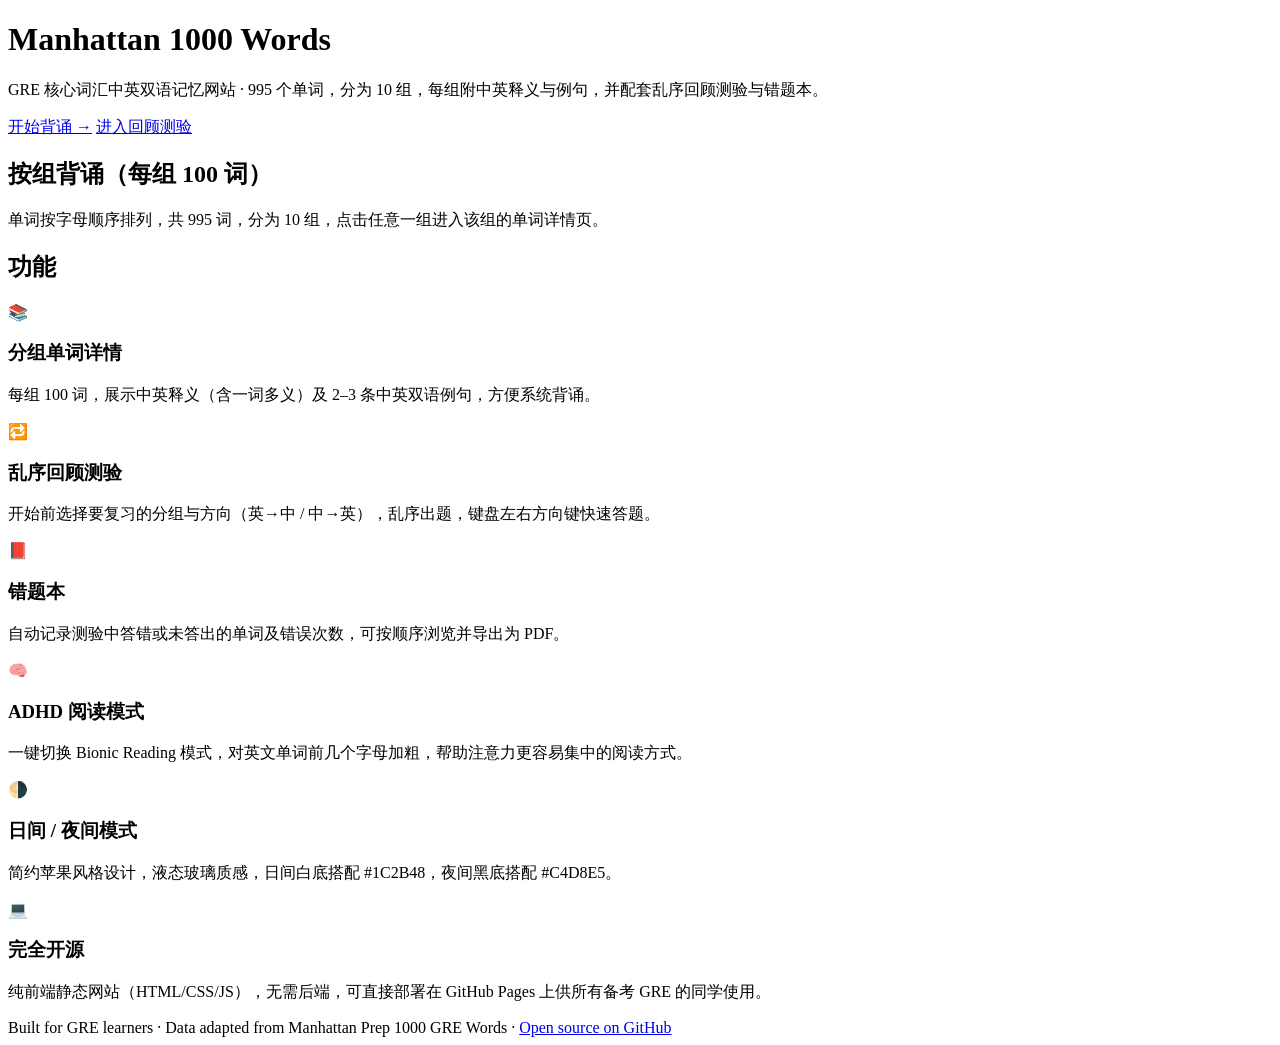
==== index.html @ a0da2775 "Add files via upload" ====
<!DOCTYPE html>
<html lang="zh-CN">
<head>
<meta charset="UTF-8">
<meta name="viewport" content="width=device-width, initial-scale=1.0">
<title>Manhattan 1000 Words · GRE 词汇辅助记忆</title>
<meta name="description" content="开源的 Manhattan Prep GRE 1000 词中英双语学习网站，支持分组背诵、乱序回顾测验、错题本与 ADHD Bionic Reading 模式。">
<link rel="icon" href="data:image/svg+xml,%3Csvg xmlns=%22http://www.w3.org/2000/svg%22 viewBox=%220 0 100 100%22%3E%3Crect width=%22100%22 height=%22100%22 rx=%2222%22 fill=%22%231C2B48%22/%3E%3Ctext x=%2250%22 y=%2266%22 font-size=%2258%22 text-anchor=%22middle%22 fill=%22white%22 font-family=%22Arial%22%3EM%3C/text%3E%3C/svg%3E">
<link rel="stylesheet" href="assets/css/style.css">
</head>
<body>
<div id="nav-mount"></div>

<header class="hero wrap">
  <h1>Manhattan 1000 Words</h1>
  <p>GRE 核心词汇中英双语记忆网站 · 995 个单词，分为 10 组，每组附中英释义与例句，并配套乱序回顾测验与错题本。</p>
  <div class="hero-actions">
    <a class="btn btn-primary" href="pages/chunk-01.html">开始背诵 →</a>
    <a class="btn btn-secondary" href="pages/review.html">进入回顾测验</a>
  </div>
</header>

<main class="wrap">
  <h2 class="section-title">按组背诵（每组 100 词）</h2>
  <p class="section-sub">单词按字母顺序排列，共 995 词，分为 10 组，点击任意一组进入该组的单词详情页。</p>
  <div class="grid" id="chunk-grid"></div>

  <h2 class="section-title">功能</h2>
  <div class="feature-grid">
    <div class="glass feature-card">
      <div class="emoji">📚</div>
      <h3>分组单词详情</h3>
      <p>每组 100 词，展示中英释义（含一词多义）及 2–3 条中英双语例句，方便系统背诵。</p>
    </div>
    <div class="glass feature-card">
      <div class="emoji">🔁</div>
      <h3>乱序回顾测验</h3>
      <p>开始前选择要复习的分组与方向（英→中 / 中→英），乱序出题，键盘左右方向键快速答题。</p>
    </div>
    <div class="glass feature-card">
      <div class="emoji">📕</div>
      <h3>错题本</h3>
      <p>自动记录测验中答错或未答出的单词及错误次数，可按顺序浏览并导出为 PDF。</p>
    </div>
    <div class="glass feature-card">
      <div class="emoji">🧠</div>
      <h3>ADHD 阅读模式</h3>
      <p>一键切换 Bionic Reading 模式，对英文单词前几个字母加粗，帮助注意力更容易集中的阅读方式。</p>
    </div>
    <div class="glass feature-card">
      <div class="emoji">🌗</div>
      <h3>日间 / 夜间模式</h3>
      <p>简约苹果风格设计，液态玻璃质感，日间白底搭配 #1C2B48，夜间黑底搭配 #C4D8E5。</p>
    </div>
    <div class="glass feature-card">
      <div class="emoji">💻</div>
      <h3>完全开源</h3>
      <p>纯前端静态网站（HTML/CSS/JS），无需后端，可直接部署在 GitHub Pages 上供所有备考 GRE 的同学使用。</p>
    </div>
  </div>
</main>

<footer class="footer wrap">
  Built for GRE learners · Data adapted from Manhattan Prep 1000 GRE Words ·
  <a href="https://github.com/" target="_blank" rel="noopener">Open source on GitHub</a>
</footer>

<script src="assets/js/common.js"></script>
<script>
  GRE.injectNav("home");

  const CHUNKS = [
    [1, 100], [101, 200], [201, 300], [301, 400], [401, 500],
    [501, 600], [601, 700], [701, 800], [801, 900], [901, 995],
  ];
  const grid = document.getElementById("chunk-grid");
  CHUNKS.forEach(([start, end], i) => {
    const n = String(i + 1).padStart(2, "0");
    const a = document.createElement("a");
    a.href = `pages/chunk-${n}.html`;
    a.className = "glass chunk-card";
    a.innerHTML = `
      <span class="num">Chunk ${i + 1}</span>
      <span class="range">#${start}–${end}</span>
      <span class="count">${end - start + 1} 个单词</span>
    `;
    grid.appendChild(a);
  });

  GRE.applyBionicToPage();
</script>
</body>
</html>
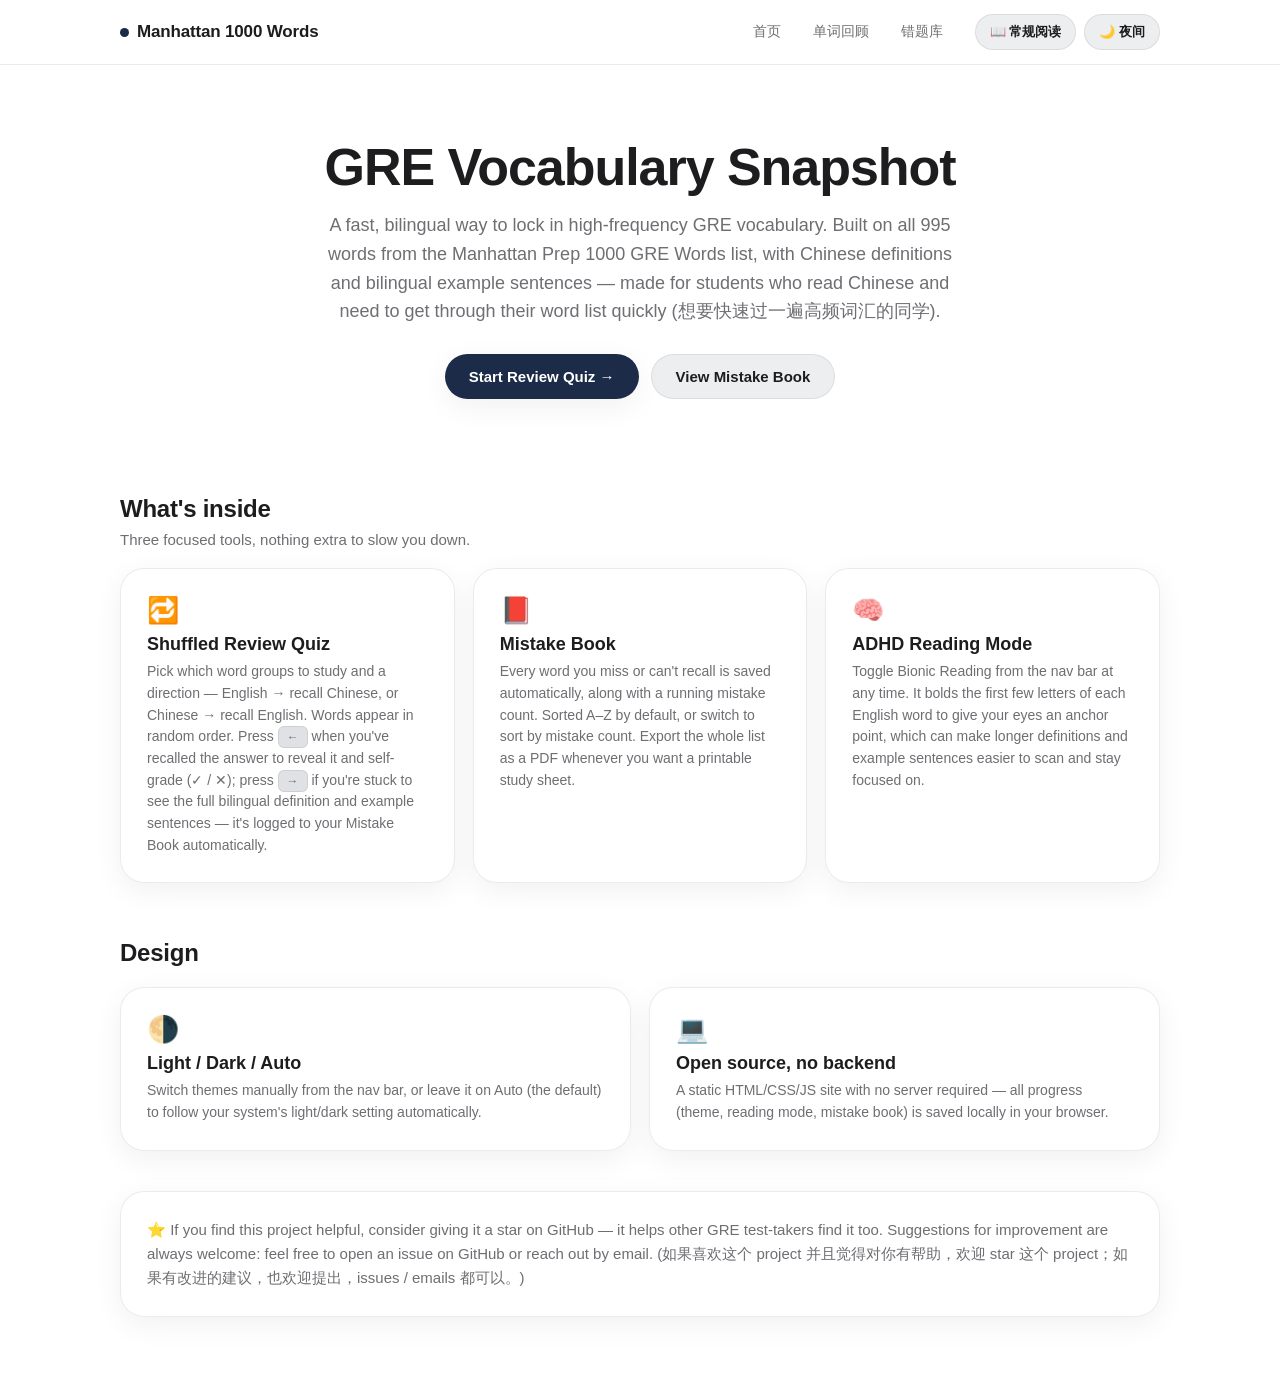
==== commit 65cb368d: "Add files via upload" ====
--- a/index.html
+++ b/index.html
@@ -1,10 +1,10 @@
 <!DOCTYPE html>
-<html lang="zh-CN">
+<html lang="en">
 <head>
 <meta charset="UTF-8">
 <meta name="viewport" content="width=device-width, initial-scale=1.0">
-<title>Manhattan 1000 Words · GRE 词汇辅助记忆</title>
-<meta name="description" content="开源的 Manhattan Prep GRE 1000 词中英双语学习网站，支持分组背诵、乱序回顾测验、错题本与 ADHD Bionic Reading 模式。">
+<title>GRE Vocabulary Snapshot</title>
+<meta name="description" content="A focused, bilingual (EN/ZH) GRE vocabulary tool built on the Manhattan Prep 1000 GRE Words list — shuffled review quiz, mistake book, and an ADHD-friendly Bionic Reading mode.">
 <link rel="icon" href="data:image/svg+xml,%3Csvg xmlns=%22http://www.w3.org/2000/svg%22 viewBox=%220 0 100 100%22%3E%3Crect width=%22100%22 height=%22100%22 rx=%2222%22 fill=%22%231C2B48%22/%3E%3Ctext x=%2250%22 y=%2266%22 font-size=%2258%22 text-anchor=%22middle%22 fill=%22white%22 font-family=%22Arial%22%3EM%3C/text%3E%3C/svg%3E">
 <link rel="stylesheet" href="assets/css/style.css">
 </head>
@@ -12,81 +12,64 @@
 <div id="nav-mount"></div>
 
 <header class="hero wrap">
-  <h1>Manhattan 1000 Words</h1>
-  <p>GRE 核心词汇中英双语记忆网站 · 995 个单词，分为 10 组，每组附中英释义与例句，并配套乱序回顾测验与错题本。</p>
+  <h1>GRE Vocabulary Snapshot</h1>
+  <p>A fast, bilingual way to lock in high-frequency GRE vocabulary. Built on all 995 words from the Manhattan Prep 1000 GRE Words list, with Chinese definitions and bilingual example sentences — made for students who read Chinese and need to get through their word list quickly (想要快速过一遍高频词汇的同学).</p>
   <div class="hero-actions">
-    <a class="btn btn-primary" href="pages/chunk-01.html">开始背诵 →</a>
-    <a class="btn btn-secondary" href="pages/review.html">进入回顾测验</a>
+    <a class="btn btn-primary" href="pages/review.html">Start Review Quiz →</a>
+    <a class="btn btn-secondary" href="pages/wrongbook.html">View Mistake Book</a>
   </div>
 </header>
 
 <main class="wrap">
-  <h2 class="section-title">按组背诵（每组 100 词）</h2>
-  <p class="section-sub">单词按字母顺序排列，共 995 词，分为 10 组，点击任意一组进入该组的单词详情页。</p>
-  <div class="grid" id="chunk-grid"></div>
-
-  <h2 class="section-title">功能</h2>
+  <h2 class="section-title">What's inside</h2>
+  <p class="section-sub">Three focused tools, nothing extra to slow you down.</p>
   <div class="feature-grid">
     <div class="glass feature-card">
-      <div class="emoji">📚</div>
-      <h3>分组单词详情</h3>
-      <p>每组 100 词，展示中英释义（含一词多义）及 2–3 条中英双语例句，方便系统背诵。</p>
-    </div>
-    <div class="glass feature-card">
       <div class="emoji">🔁</div>
-      <h3>乱序回顾测验</h3>
-      <p>开始前选择要复习的分组与方向（英→中 / 中→英），乱序出题，键盘左右方向键快速答题。</p>
+      <h3>Shuffled Review Quiz</h3>
+      <p>Pick which word groups to study and a direction — English → recall Chinese, or Chinese → recall English. Words appear in random order. Press <kbd>←</kbd> when you've recalled the answer to reveal it and self-grade (✓ / ✕); press <kbd>→</kbd> if you're stuck to see the full bilingual definition and example sentences — it's logged to your Mistake Book automatically.</p>
     </div>
     <div class="glass feature-card">
       <div class="emoji">📕</div>
-      <h3>错题本</h3>
-      <p>自动记录测验中答错或未答出的单词及错误次数，可按顺序浏览并导出为 PDF。</p>
+      <h3>Mistake Book</h3>
+      <p>Every word you miss or can't recall is saved automatically, along with a running mistake count. Sorted A–Z by default, or switch to sort by mistake count. Export the whole list as a PDF whenever you want a printable study sheet.</p>
     </div>
     <div class="glass feature-card">
       <div class="emoji">🧠</div>
-      <h3>ADHD 阅读模式</h3>
-      <p>一键切换 Bionic Reading 模式，对英文单词前几个字母加粗，帮助注意力更容易集中的阅读方式。</p>
+      <h3>ADHD Reading Mode</h3>
+      <p>Toggle Bionic Reading from the nav bar at any time. It bolds the first few letters of each English word to give your eyes an anchor point, which can make longer definitions and example sentences easier to scan and stay focused on.</p>
     </div>
+  </div>
+
+  <h2 class="section-title">Design</h2>
+  <div class="feature-grid">
     <div class="glass feature-card">
       <div class="emoji">🌗</div>
-      <h3>日间 / 夜间模式</h3>
-      <p>简约苹果风格设计，液态玻璃质感，日间白底搭配 #1C2B48，夜间黑底搭配 #C4D8E5。</p>
+      <h3>Light / Dark / Auto</h3>
+      <p>Switch themes manually from the nav bar, or leave it on Auto (the default) to follow your system's light/dark setting automatically.</p>
     </div>
     <div class="glass feature-card">
       <div class="emoji">💻</div>
-      <h3>完全开源</h3>
-      <p>纯前端静态网站（HTML/CSS/JS），无需后端，可直接部署在 GitHub Pages 上供所有备考 GRE 的同学使用。</p>
+      <h3>Open source, no backend</h3>
+      <p>A static HTML/CSS/JS site with no server required — all progress (theme, reading mode, mistake book) is saved locally in your browser.</p>
     </div>
+  </div>
+
+  <div class="glass feature-card" style="margin-top:40px;padding:26px">
+    <p style="margin:0;font-size:15px;line-height:1.6">
+      ⭐ If you find this project helpful, consider giving it a star on GitHub — it helps other GRE test-takers find it too.
+      Suggestions for improvement are always welcome: feel free to open an issue on GitHub or reach out by email.
+      (如果喜欢这个 project 并且觉得对你有帮助，欢迎 star 这个 project；如果有改进的建议，也欢迎提出，issues / emails 都可以。)
+    </p>
   </div>
 </main>
 
-<footer class="footer wrap">
-  Built for GRE learners · Data adapted from Manhattan Prep 1000 GRE Words ·
-  <a href="https://github.com/" target="_blank" rel="noopener">Open source on GitHub</a>
-</footer>
+<div id="footer-mount"></div>
 
 <script src="assets/js/common.js"></script>
 <script>
-  GRE.injectNav("home");
-
-  const CHUNKS = [
-    [1, 100], [101, 200], [201, 300], [301, 400], [401, 500],
-    [501, 600], [601, 700], [701, 800], [801, 900], [901, 995],
-  ];
-  const grid = document.getElementById("chunk-grid");
-  CHUNKS.forEach(([start, end], i) => {
-    const n = String(i + 1).padStart(2, "0");
-    const a = document.createElement("a");
-    a.href = `pages/chunk-${n}.html`;
-    a.className = "glass chunk-card";
-    a.innerHTML = `
-      <span class="num">Chunk ${i + 1}</span>
-      <span class="range">#${start}–${end}</span>
-      <span class="count">${end - start + 1} 个单词</span>
-    `;
-    grid.appendChild(a);
-  });
-
+  GRE.injectNav("welcome");
+  GRE.injectFooter();
   GRE.applyBionicToPage();
 </script>
 </body>
--- a/assets/css/style.css
+++ b/assets/css/style.css
@@ -0,0 +1,575 @@
+/* ==========================================================================
+   Manhattan 1000 Words — Apple-inspired "liquid glass" design system
+   ========================================================================== */
+
+:root {
+  --accent: #1C2B48;
+  --accent-soft: rgba(28, 43, 72, 0.08);
+  --accent-soft-2: rgba(28, 43, 72, 0.14);
+  --bg: #ffffff;
+  --bg-elevated: rgba(255, 255, 255, 0.72);
+  --text: #1d1d1f;
+  --text-secondary: #6e6e73;
+  --border: rgba(0, 0, 0, 0.08);
+  --shadow: 0 8px 30px rgba(0, 0, 0, 0.06);
+  --shadow-strong: 0 16px 48px rgba(0, 0, 0, 0.12);
+  --green: #34c759;
+  --red: #ff3b30;
+  --radius-lg: 24px;
+  --radius-md: 16px;
+  --radius-sm: 10px;
+  --font: -apple-system, BlinkMacSystemFont, "SF Pro Display", "SF Pro Text",
+    "PingFang SC", "Helvetica Neue", "Segoe UI", Arial, sans-serif;
+  color-scheme: light;
+}
+
+:root[data-theme="dark"] {
+  --accent: #c4d8e5;
+  --accent-soft: rgba(196, 216, 229, 0.12);
+  --accent-soft-2: rgba(196, 216, 229, 0.2);
+  --bg: #000000;
+  --bg-elevated: rgba(28, 28, 30, 0.72);
+  --text: #f5f5f7;
+  --text-secondary: #a1a1a6;
+  --border: rgba(255, 255, 255, 0.1);
+  --shadow: 0 8px 30px rgba(0, 0, 0, 0.4);
+  --shadow-strong: 0 16px 48px rgba(0, 0, 0, 0.55);
+  color-scheme: dark;
+}
+
+@media (prefers-color-scheme: dark) {
+  :root:not([data-theme="light"]) {
+    --accent: #c4d8e5;
+    --accent-soft: rgba(196, 216, 229, 0.12);
+    --accent-soft-2: rgba(196, 216, 229, 0.2);
+    --bg: #000000;
+    --bg-elevated: rgba(28, 28, 30, 0.72);
+    --text: #f5f5f7;
+    --text-secondary: #a1a1a6;
+    --border: rgba(255, 255, 255, 0.1);
+    --shadow: 0 8px 30px rgba(0, 0, 0, 0.4);
+    --shadow-strong: 0 16px 48px rgba(0, 0, 0, 0.55);
+    color-scheme: dark;
+  }
+}
+
+* { box-sizing: border-box; }
+
+html, body {
+  margin: 0;
+  padding: 0;
+  background: var(--bg);
+  color: var(--text);
+  font-family: var(--font);
+  -webkit-font-smoothing: antialiased;
+  transition: background-color .35s ease, color .35s ease;
+}
+
+body { min-height: 100vh; padding-bottom: 64px; }
+
+a { color: inherit; text-decoration: none; }
+
+img { max-width: 100%; }
+
+/* ---------- Layout ---------- */
+.wrap {
+  max-width: 1080px;
+  margin: 0 auto;
+  padding: 0 20px;
+}
+
+/* ---------- Nav (liquid glass) ---------- */
+.nav {
+  position: sticky;
+  top: 0;
+  z-index: 100;
+  backdrop-filter: saturate(180%) blur(20px);
+  -webkit-backdrop-filter: saturate(180%) blur(20px);
+  background: var(--bg-elevated);
+  border-bottom: 1px solid var(--border);
+}
+
+.nav-inner {
+  max-width: 1080px;
+  margin: 0 auto;
+  padding: 14px 20px;
+  display: flex;
+  align-items: center;
+  gap: 18px;
+  flex-wrap: wrap;
+}
+
+.brand {
+  font-weight: 700;
+  font-size: 17px;
+  letter-spacing: -0.01em;
+  margin-right: auto;
+  display: flex;
+  align-items: center;
+  gap: 8px;
+  white-space: nowrap;
+}
+
+.brand .dot {
+  width: 9px; height: 9px; border-radius: 50%;
+  background: var(--accent);
+  display: inline-block;
+}
+
+.nav-links {
+  display: flex;
+  gap: 4px;
+  flex-wrap: wrap;
+}
+
+.nav-links a {
+  padding: 8px 14px;
+  border-radius: 999px;
+  font-size: 14px;
+  font-weight: 500;
+  color: var(--text-secondary);
+  transition: background .2s, color .2s;
+}
+
+.nav-links a:hover, .nav-links a.active {
+  background: var(--accent-soft);
+  color: var(--text);
+}
+
+.nav-toggles {
+  display: flex;
+  gap: 8px;
+  align-items: center;
+}
+
+.toggle-btn {
+  border: 1px solid var(--border);
+  background: var(--accent-soft);
+  color: var(--text);
+  border-radius: 999px;
+  padding: 8px 14px;
+  font-size: 13px;
+  font-weight: 600;
+  cursor: pointer;
+  transition: background .2s, transform .1s;
+  font-family: var(--font);
+}
+.toggle-btn:hover { background: var(--accent-soft-2); }
+.toggle-btn:active { transform: scale(0.96); }
+
+/* ---------- Glass surfaces ---------- */
+.glass {
+  background: var(--bg-elevated);
+  backdrop-filter: saturate(180%) blur(20px);
+  -webkit-backdrop-filter: saturate(180%) blur(20px);
+  border: 1px solid var(--border);
+  border-radius: var(--radius-lg);
+  box-shadow: var(--shadow);
+}
+
+/* ---------- Hero ---------- */
+.hero {
+  padding: 72px 0 40px;
+  text-align: center;
+}
+.hero h1 {
+  font-size: clamp(32px, 5vw, 52px);
+  font-weight: 800;
+  letter-spacing: -0.02em;
+  margin: 0 0 14px;
+}
+.hero p {
+  color: var(--text-secondary);
+  font-size: 18px;
+  max-width: 640px;
+  margin: 0 auto;
+  line-height: 1.6;
+}
+
+.hero-actions {
+  margin-top: 28px;
+  display: flex;
+  gap: 12px;
+  justify-content: center;
+  flex-wrap: wrap;
+}
+
+.btn {
+  display: inline-flex;
+  align-items: center;
+  gap: 8px;
+  padding: 13px 24px;
+  border-radius: 999px;
+  font-size: 15px;
+  font-weight: 600;
+  cursor: pointer;
+  border: none;
+  transition: transform .15s ease, box-shadow .15s ease, opacity .15s;
+  font-family: var(--font);
+}
+.btn:active { transform: scale(0.97); }
+.btn-primary {
+  background: var(--accent);
+  color: var(--bg);
+  box-shadow: var(--shadow);
+}
+.btn-primary:hover { opacity: 0.88; }
+.btn-secondary {
+  background: var(--accent-soft);
+  color: var(--text);
+  border: 1px solid var(--border);
+}
+.btn-secondary:hover { background: var(--accent-soft-2); }
+
+/* ---------- Section headings ---------- */
+.section-title {
+  font-size: 24px;
+  font-weight: 800;
+  letter-spacing: -0.01em;
+  margin: 56px 0 20px;
+}
+.section-sub { color: var(--text-secondary); margin-top: -12px; margin-bottom: 20px; font-size: 15px; }
+
+/* ---------- Chunk grid ---------- */
+.grid {
+  display: grid;
+  grid-template-columns: repeat(auto-fill, minmax(200px, 1fr));
+  gap: 16px;
+}
+
+.chunk-card {
+  padding: 22px 20px;
+  display: flex;
+  flex-direction: column;
+  gap: 10px;
+  transition: transform .2s ease, box-shadow .2s ease;
+}
+.chunk-card:hover { transform: translateY(-4px); box-shadow: var(--shadow-strong); }
+.chunk-card .num {
+  font-size: 13px;
+  font-weight: 700;
+  color: var(--accent);
+  text-transform: uppercase;
+  letter-spacing: .06em;
+}
+.chunk-card .range {
+  font-size: 20px;
+  font-weight: 700;
+}
+.chunk-card .count {
+  font-size: 13px;
+  color: var(--text-secondary);
+}
+
+/* ---------- Feature cards (index) ---------- */
+.feature-grid {
+  display: grid;
+  grid-template-columns: repeat(auto-fit, minmax(260px, 1fr));
+  gap: 18px;
+  margin-top: 16px;
+}
+.feature-card {
+  padding: 26px;
+}
+.feature-card h3 { margin: 8px 0 6px; font-size: 18px; }
+.feature-card p { margin: 0; color: var(--text-secondary); font-size: 14px; line-height: 1.55; }
+.feature-card .emoji { font-size: 26px; }
+
+/* ---------- Word cards (chunk pages) ---------- */
+.word-list {
+  display: flex;
+  flex-direction: column;
+  gap: 14px;
+  margin-top: 20px;
+}
+
+.word-card {
+  padding: 22px 24px;
+}
+
+.word-head {
+  display: flex;
+  align-items: baseline;
+  gap: 10px;
+  flex-wrap: wrap;
+  margin-bottom: 10px;
+}
+.word-head .idx {
+  font-size: 12px;
+  color: var(--text-secondary);
+  font-weight: 600;
+}
+.word-head .word {
+  font-size: 22px;
+  font-weight: 800;
+  letter-spacing: -0.01em;
+}
+
+.sense {
+  display: flex;
+  gap: 10px;
+  margin: 6px 0;
+  align-items: baseline;
+  flex-wrap: wrap;
+}
+.sense .pos {
+  font-size: 12px;
+  font-weight: 700;
+  color: var(--accent);
+  background: var(--accent-soft);
+  border-radius: 6px;
+  padding: 2px 7px;
+  flex-shrink: 0;
+}
+.sense .en { font-size: 15px; }
+.sense .zh { font-size: 15px; color: var(--text-secondary); }
+
+.examples {
+  margin-top: 14px;
+  padding-top: 14px;
+  border-top: 1px dashed var(--border);
+  display: flex;
+  flex-direction: column;
+  gap: 10px;
+}
+.example { font-size: 14px; line-height: 1.6; }
+.example .en { color: var(--text); }
+.example .zh { color: var(--text-secondary); }
+.example .bullet { color: var(--accent); margin-right: 6px; }
+
+/* ---------- Search bar ---------- */
+.search-bar {
+  display: flex;
+  align-items: center;
+  gap: 10px;
+  padding: 10px 16px;
+  margin: 20px 0;
+}
+.search-bar input {
+  flex: 1;
+  border: none;
+  outline: none;
+  background: transparent;
+  color: var(--text);
+  font-size: 15px;
+  font-family: var(--font);
+}
+.search-bar input::placeholder { color: var(--text-secondary); }
+
+/* ---------- Chunk pager ---------- */
+.pager {
+  display: flex;
+  justify-content: space-between;
+  margin-top: 32px;
+  gap: 12px;
+}
+
+/* ---------- Review page ---------- */
+.setup-panel {
+  padding: 28px;
+  margin-top: 20px;
+}
+.setup-block { margin-bottom: 26px; }
+.setup-block h3 { margin: 0 0 12px; font-size: 15px; font-weight: 700; }
+.chip-row { display: flex; flex-wrap: wrap; gap: 8px; }
+.chip {
+  padding: 9px 16px;
+  border-radius: 999px;
+  border: 1px solid var(--border);
+  background: var(--accent-soft);
+  font-size: 14px;
+  font-weight: 600;
+  cursor: pointer;
+  transition: background .15s;
+  user-select: none;
+}
+.chip.selected { background: var(--accent); color: var(--bg); border-color: var(--accent); }
+.chip:hover:not(.selected) { background: var(--accent-soft-2); }
+
+.direction-row { display: flex; gap: 10px; }
+.direction-card {
+  flex: 1;
+  padding: 16px;
+  border-radius: var(--radius-md);
+  border: 1px solid var(--border);
+  background: var(--accent-soft);
+  cursor: pointer;
+  text-align: center;
+  font-weight: 600;
+  transition: background .15s;
+}
+.direction-card.selected { background: var(--accent); color: var(--bg); }
+
+/* Flashcard */
+.card-stage {
+  margin-top: 24px;
+  display: flex;
+  flex-direction: column;
+  align-items: center;
+  gap: 22px;
+}
+.progress-bar {
+  width: 100%;
+  max-width: 560px;
+  height: 6px;
+  border-radius: 999px;
+  background: var(--accent-soft);
+  overflow: hidden;
+}
+.progress-fill {
+  height: 100%;
+  background: var(--accent);
+  transition: width .25s ease;
+}
+.progress-label { font-size: 13px; color: var(--text-secondary); }
+
+.flashcard {
+  width: 100%;
+  max-width: 560px;
+  min-height: 260px;
+  padding: 40px 32px;
+  display: flex;
+  flex-direction: column;
+  align-items: center;
+  justify-content: center;
+  text-align: center;
+  gap: 18px;
+}
+.flashcard .prompt {
+  font-size: 30px;
+  font-weight: 800;
+  letter-spacing: -0.01em;
+}
+.flashcard .hint {
+  font-size: 13px;
+  color: var(--text-secondary);
+}
+.reveal-block {
+  margin-top: 6px;
+  display: flex;
+  flex-direction: column;
+  gap: 10px;
+  width: 100%;
+}
+.reveal-block .sense { justify-content: center; }
+.reveal-block .examples { text-align: left; }
+
+.judge-row { display: flex; gap: 20px; margin-top: 8px; }
+.circle-btn {
+  width: 64px; height: 64px;
+  border-radius: 50%;
+  border: none;
+  cursor: pointer;
+  font-size: 26px;
+  color: #fff;
+  display: flex; align-items: center; justify-content: center;
+  transition: transform .12s ease;
+  box-shadow: var(--shadow);
+}
+.circle-btn:active { transform: scale(0.9); }
+.circle-btn.green { background: var(--green); }
+.circle-btn.red { background: var(--red); }
+
+.key-hints {
+  display: flex;
+  gap: 18px;
+  justify-content: center;
+  flex-wrap: wrap;
+  margin-top: 10px;
+}
+.key-hint {
+  font-size: 13px;
+  color: var(--text-secondary);
+  display: flex;
+  align-items: center;
+  gap: 6px;
+}
+kbd {
+  font-family: var(--font);
+  font-size: 12px;
+  font-weight: 700;
+  padding: 3px 8px;
+  border-radius: 6px;
+  background: var(--accent-soft-2);
+  border: 1px solid var(--border);
+}
+
+.session-summary { text-align: center; padding: 40px; }
+.session-summary .big-num { font-size: 48px; font-weight: 800; }
+
+/* ---------- Wrong book ---------- */
+.wrongbook-toolbar {
+  display: flex;
+  justify-content: space-between;
+  align-items: center;
+  gap: 12px;
+  flex-wrap: wrap;
+  margin: 20px 0;
+}
+table.wrongtable {
+  width: 100%;
+  border-collapse: collapse;
+  margin-top: 10px;
+  overflow: hidden;
+  border-radius: var(--radius-md);
+}
+table.wrongtable th, table.wrongtable td {
+  padding: 12px 16px;
+  text-align: left;
+  border-bottom: 1px solid var(--border);
+  font-size: 14px;
+}
+table.wrongtable th {
+  font-size: 12px;
+  text-transform: uppercase;
+  letter-spacing: .04em;
+  color: var(--text-secondary);
+}
+table.wrongtable tr:last-child td { border-bottom: none; }
+.count-badge {
+  display: inline-flex;
+  align-items: center;
+  justify-content: center;
+  min-width: 26px;
+  padding: 2px 8px;
+  border-radius: 999px;
+  background: var(--accent-soft-2);
+  color: var(--accent);
+  font-weight: 700;
+  font-size: 13px;
+}
+.empty-state {
+  text-align: center;
+  padding: 60px 20px;
+  color: var(--text-secondary);
+}
+
+/* ---------- Footer ---------- */
+.footer {
+  margin-top: 80px;
+  padding: 30px 0;
+  text-align: center;
+  color: var(--text-secondary);
+  font-size: 13px;
+}
+.footer a { color: var(--accent); font-weight: 600; }
+
+/* ---------- Bionic reading ---------- */
+b.bionic-strong { font-weight: 800; }
+
+/* ---------- Responsive ---------- */
+@media (max-width: 640px) {
+  .nav-inner { padding: 10px 16px; }
+  .hero { padding: 48px 0 28px; }
+  .word-head .word { font-size: 19px; }
+  .flashcard { padding: 28px 20px; min-height: 220px; }
+  .flashcard .prompt { font-size: 24px; }
+}
+
+/* ---------- Print (PDF export) ---------- */
+@media print {
+  .nav, .footer, .no-print { display: none !important; }
+  body { background: #fff !important; color: #000 !important; }
+  .glass { box-shadow: none !important; border: 1px solid #ccc !important; backdrop-filter: none !important; background: #fff !important; }
+  table.wrongtable th, table.wrongtable td { color: #000 !important; border-color: #999 !important; }
+}
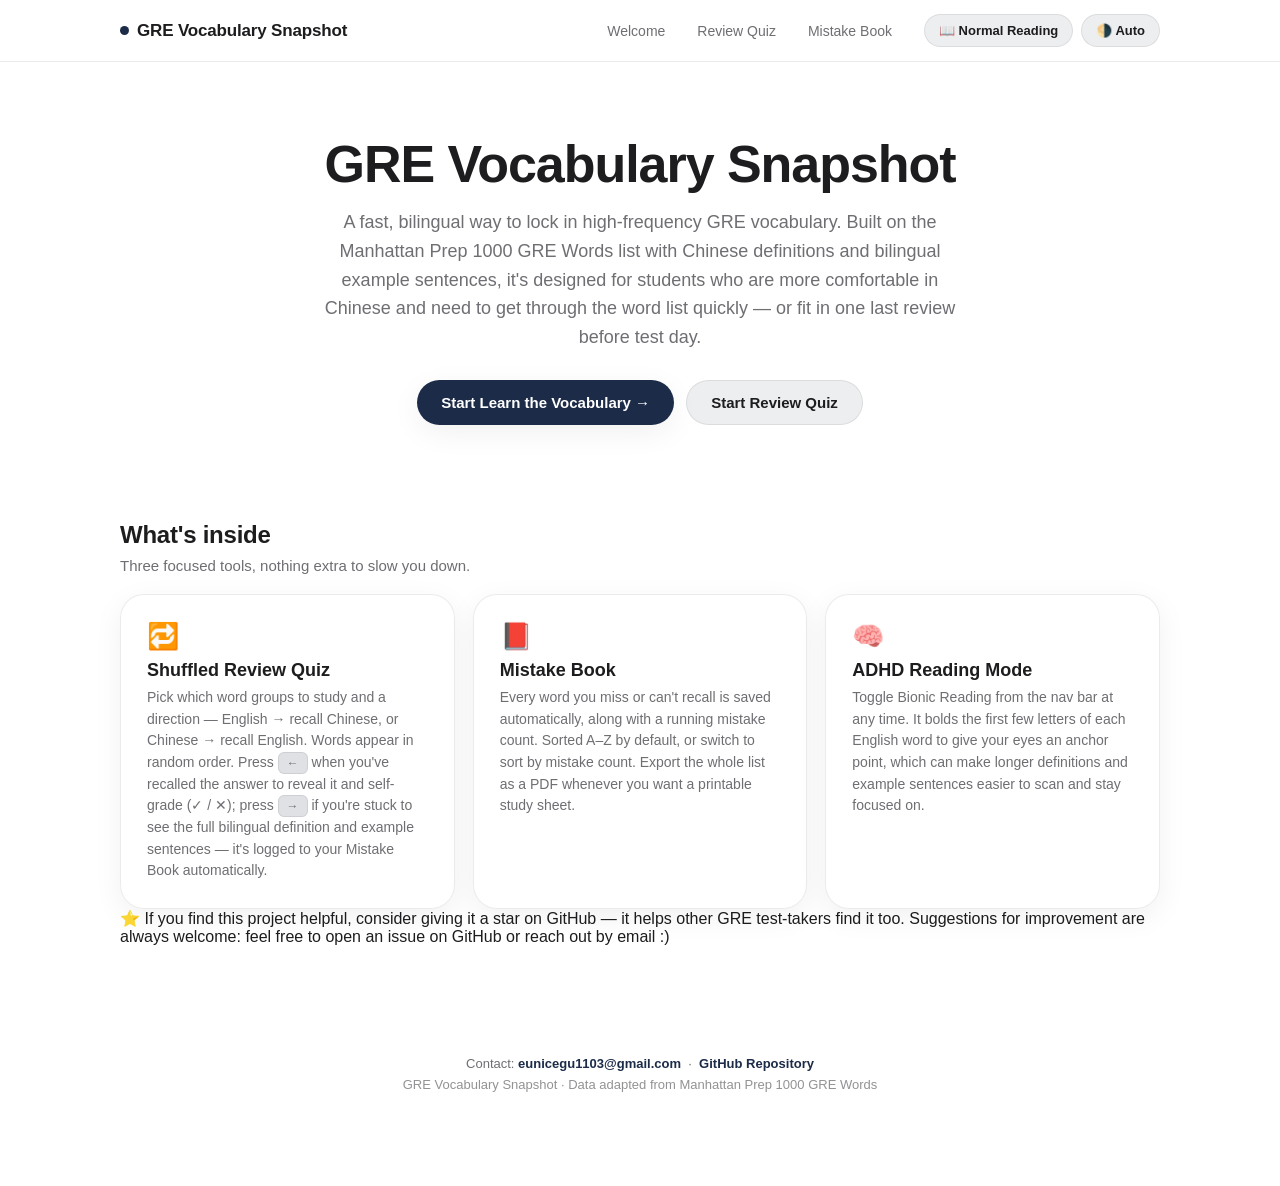
==== commit 1b2acfeb: "Add files via upload" ====
--- a/index.html
+++ b/index.html
@@ -13,10 +13,10 @@
 
 <header class="hero wrap">
   <h1>GRE Vocabulary Snapshot</h1>
-  <p>A fast, bilingual way to lock in high-frequency GRE vocabulary. Built on all 995 words from the Manhattan Prep 1000 GRE Words list, with Chinese definitions and bilingual example sentences — made for students who read Chinese and need to get through their word list quickly (想要快速过一遍高频词汇的同学).</p>
+  <p>A fast, bilingual way to lock in high-frequency GRE vocabulary. Built on the Manhattan Prep 1000 GRE Words list with Chinese definitions and bilingual example sentences, it's designed for students who are more comfortable in Chinese and need to get through the word list quickly — or fit in one last review before test day.</p>
   <div class="hero-actions">
-    <a class="btn btn-primary" href="pages/review.html">Start Review Quiz →</a>
-    <a class="btn btn-secondary" href="pages/wrongbook.html">View Mistake Book</a>
+    <a class="btn btn-primary" href="pages/vocabulary.html">Start Learn the Vocabulary →</a>
+    <a class="btn btn-secondary" href="pages/review.html">Start Review Quiz</a>
   </div>
 </header>
 
@@ -40,35 +40,15 @@
       <p>Toggle Bionic Reading from the nav bar at any time. It bolds the first few letters of each English word to give your eyes an anchor point, which can make longer definitions and example sentences easier to scan and stay focused on.</p>
     </div>
   </div>
+</main>
 
-  <h2 class="section-title">Design</h2>
-  <div class="feature-grid">
-    <div class="glass feature-card">
-      <div class="emoji">🌗</div>
-      <h3>Light / Dark / Auto</h3>
-      <p>Switch themes manually from the nav bar, or leave it on Auto (the default) to follow your system's light/dark setting automatically.</p>
-    </div>
-    <div class="glass feature-card">
-      <div class="emoji">💻</div>
-      <h3>Open source, no backend</h3>
-      <p>A static HTML/CSS/JS site with no server required — all progress (theme, reading mode, mistake book) is saved locally in your browser.</p>
-    </div>
-  </div>
-
-  <div class="glass feature-card" style="margin-top:40px;padding:26px">
-    <p style="margin:0;font-size:15px;line-height:1.6">
-      ⭐ If you find this project helpful, consider giving it a star on GitHub — it helps other GRE test-takers find it too.
-      Suggestions for improvement are always welcome: feel free to open an issue on GitHub or reach out by email.
-      (如果喜欢这个 project 并且觉得对你有帮助，欢迎 star 这个 project；如果有改进的建议，也欢迎提出，issues / emails 都可以。)
-    </p>
-  </div>
-</main>
+<p class="wrap footnote-cta">⭐ If you find this project helpful, consider giving it a star on GitHub — it helps other GRE test-takers find it too. Suggestions for improvement are always welcome: feel free to open an issue on GitHub or reach out by email :)</p>
 
 <div id="footer-mount"></div>
 
 <script src="assets/js/common.js"></script>
 <script>
-  GRE.injectNav("welcome");
+  GRE.injectNav("home");
   GRE.injectFooter();
   GRE.applyBionicToPage();
 </script>
